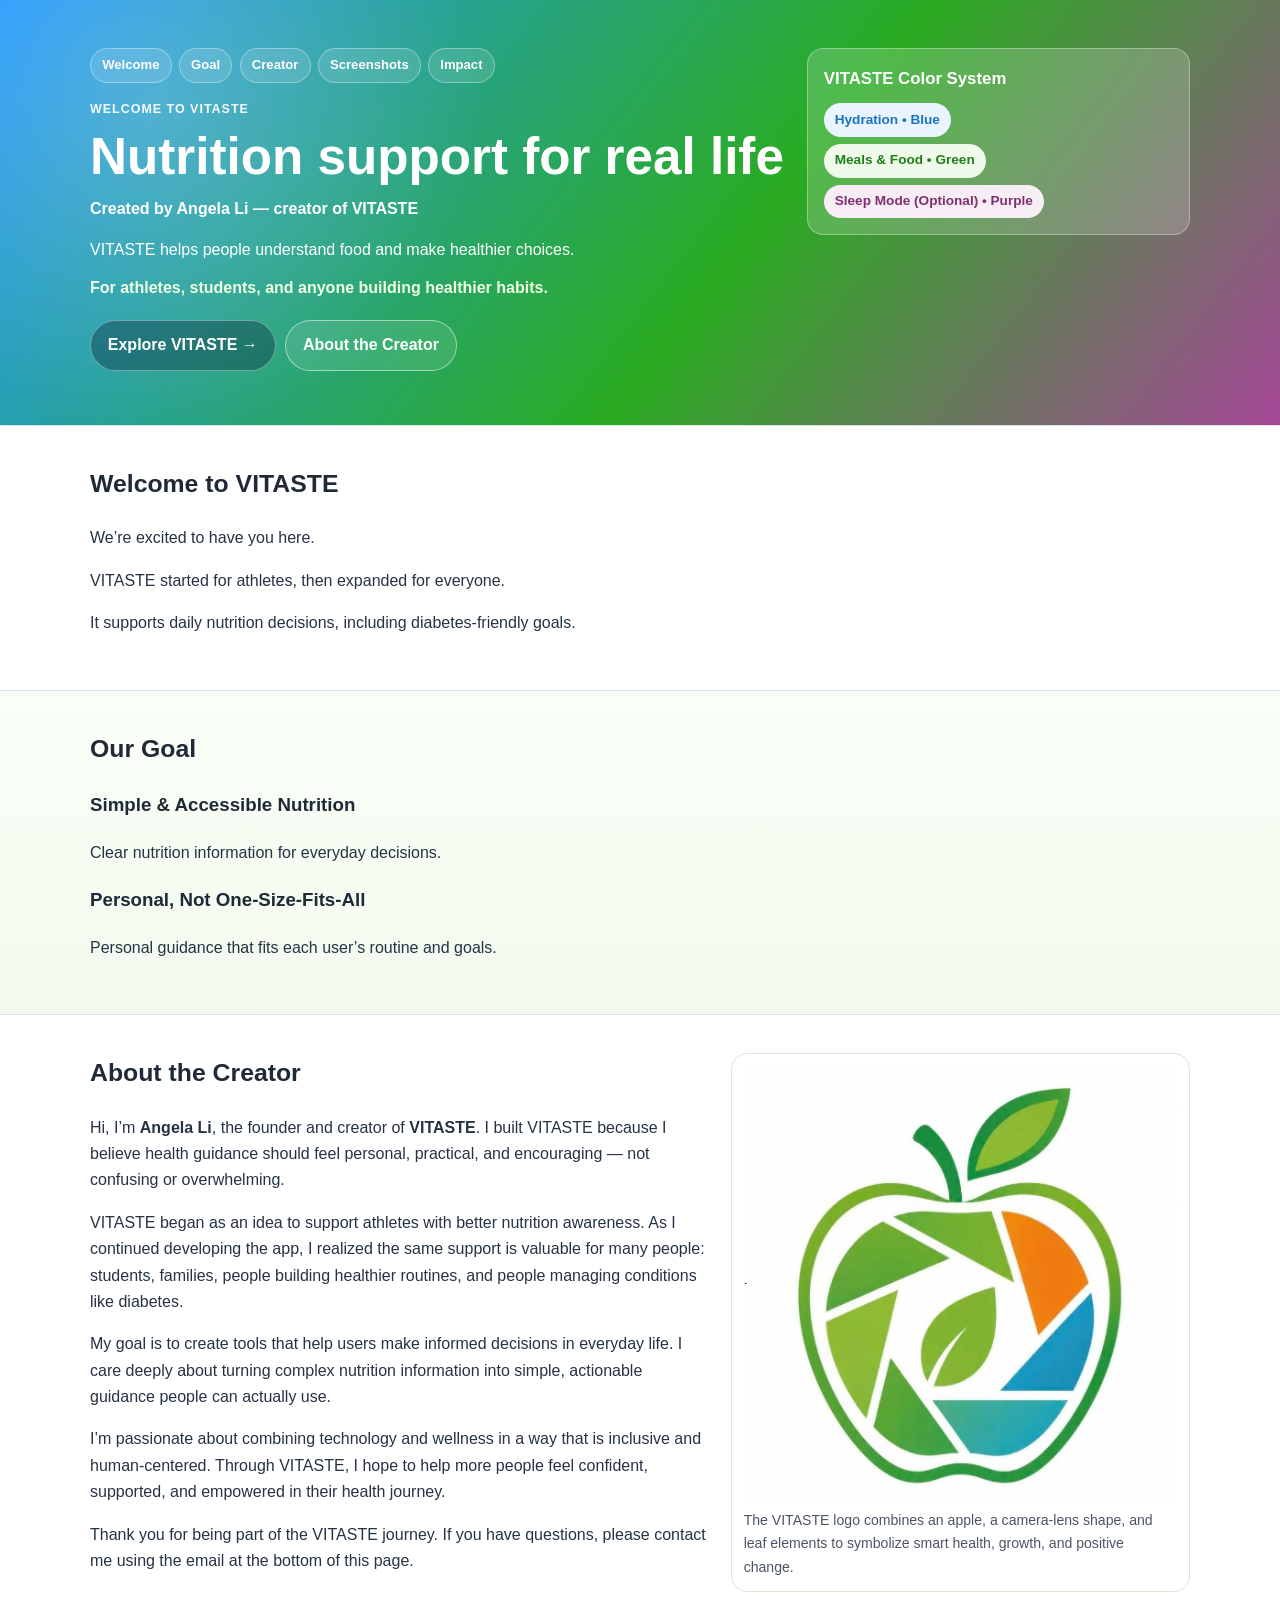
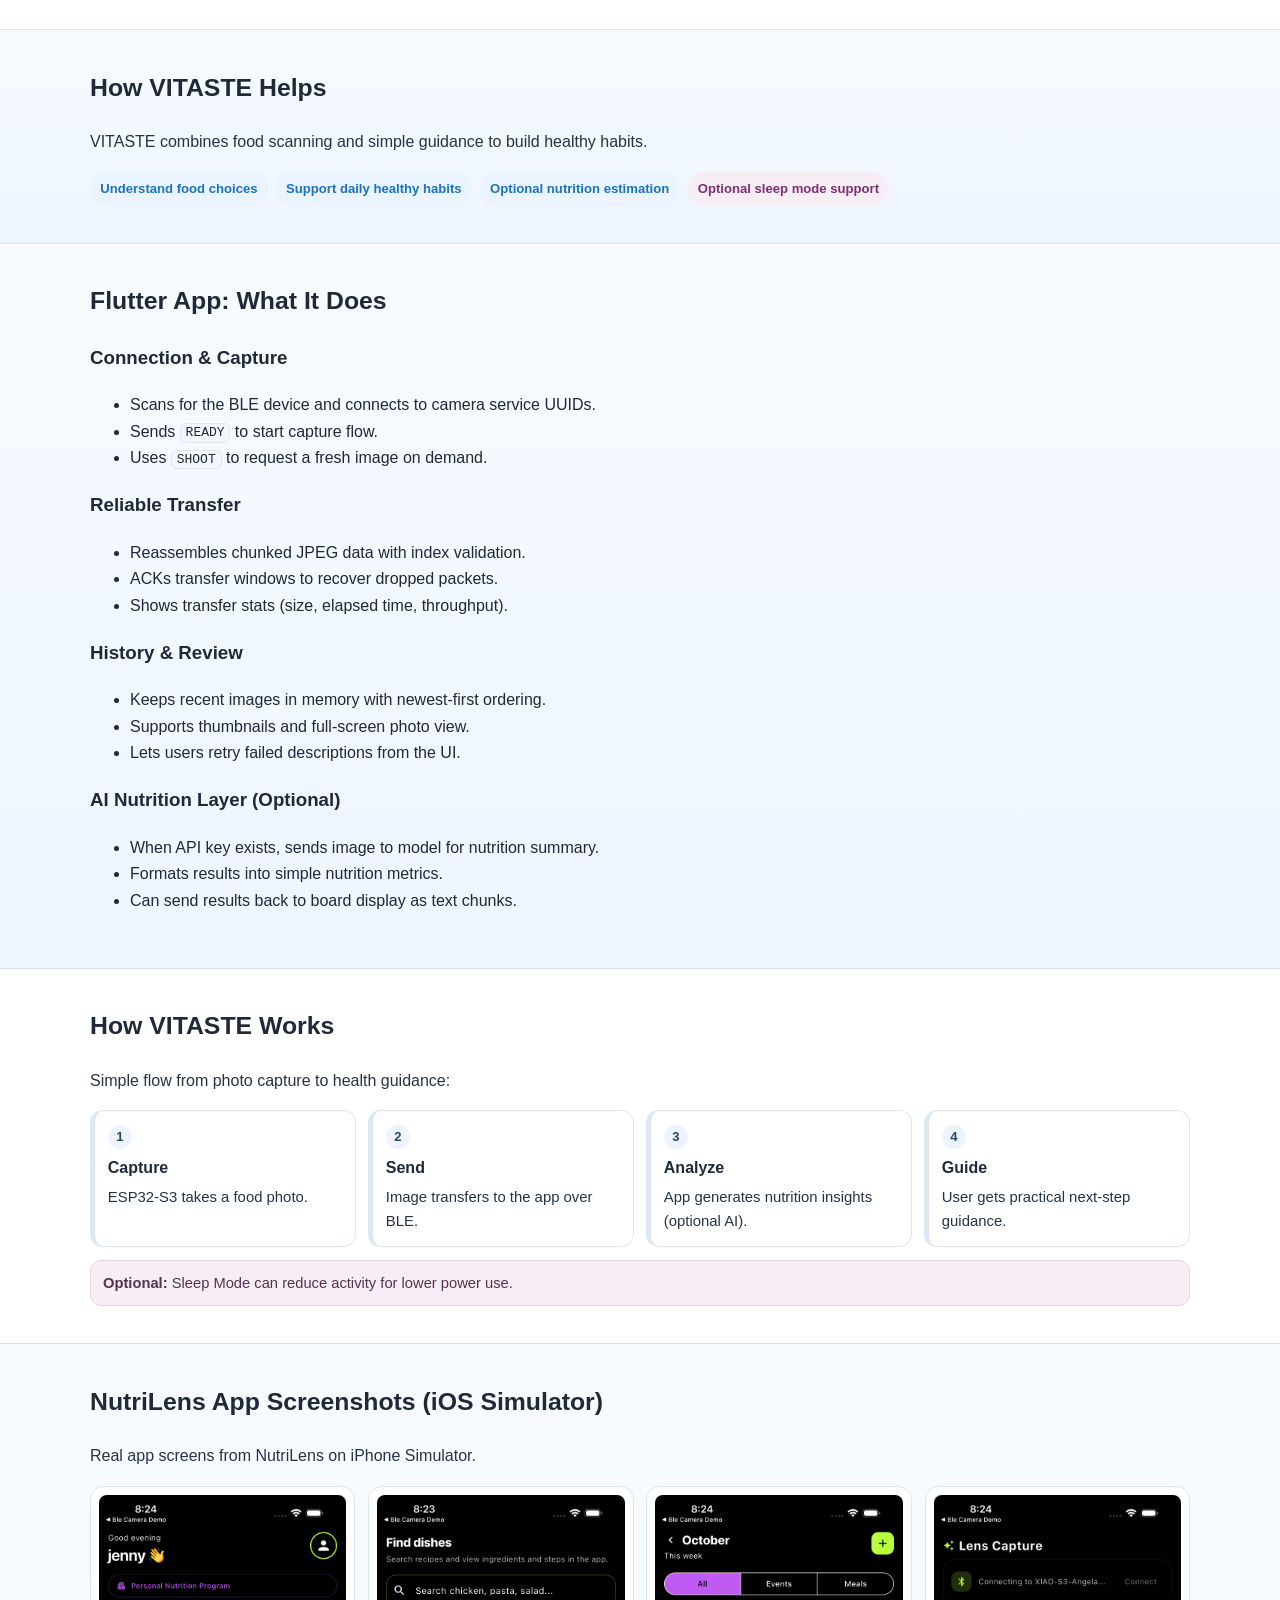
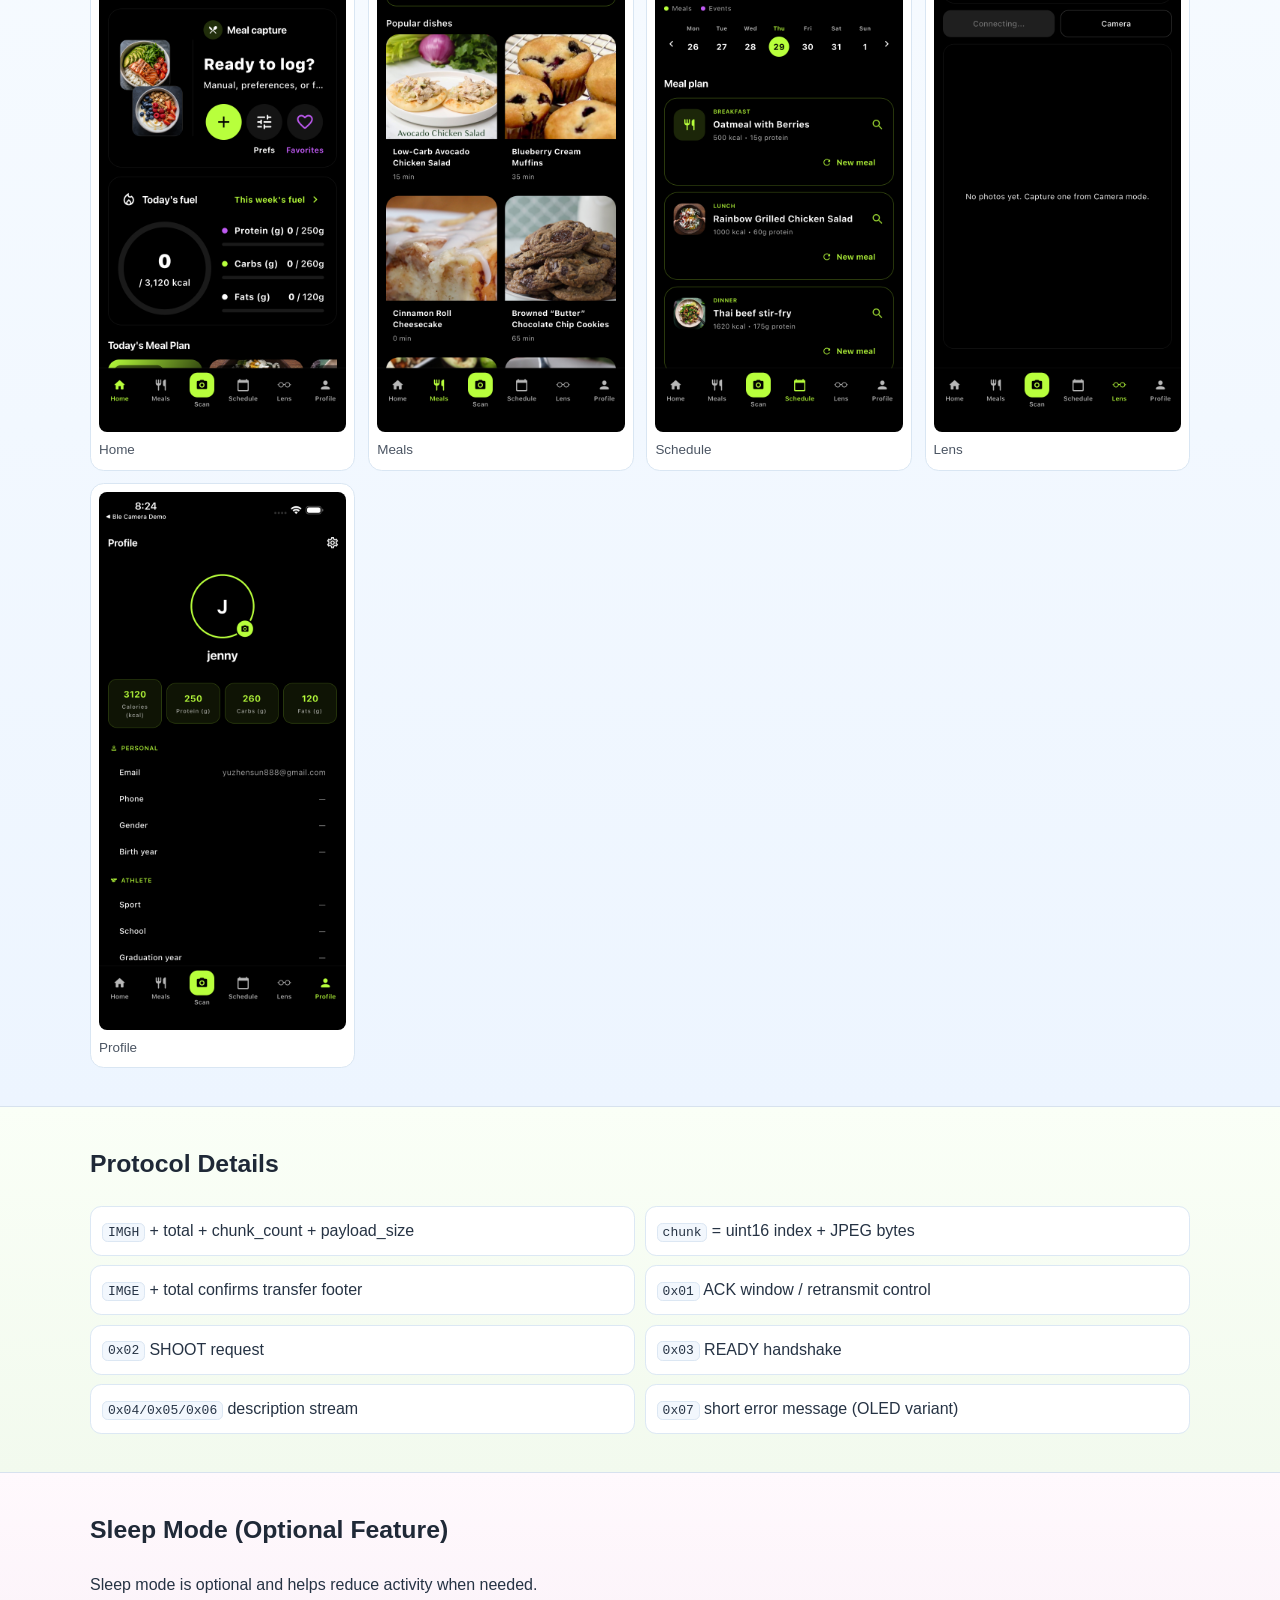
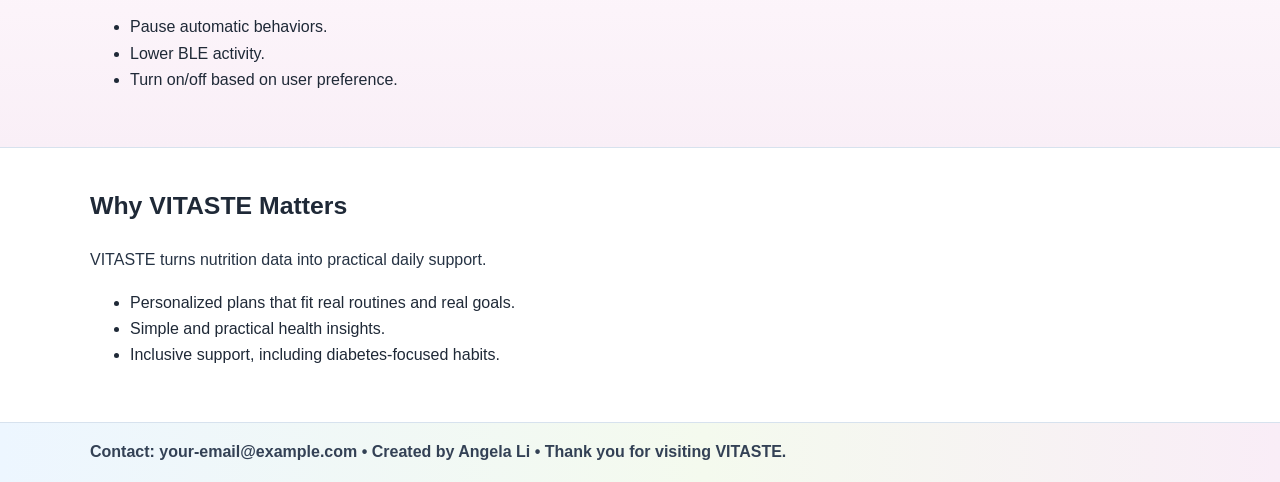
==== index.html @ 32173bc7 "Add VITASTE website for GitHub Pages" ====
<!doctype html>
<html lang="en">
  <head>
    <meta charset="UTF-8" />
    <meta name="viewport" content="width=device-width, initial-scale=1.0" />
    <title>VITASTE | Welcome</title>
    <meta
      name="description"
      content="VITASTE helps people understand nutrition, make informed food choices, and follow personal health goals."
    />
    <link rel="stylesheet" href="assets/styles.css" />
  </head>
  <body>
    <header class="hero">
      <div class="container hero-inner">
        <div>
          <nav class="top-nav" aria-label="Primary">
            <a href="#welcome-message">Welcome</a>
            <a href="#mission-vision">Goal</a>
            <a href="#about-creator">Creator</a>
            <a href="#app-screenshots">Screenshots</a>
            <a href="#why-vitaste">Impact</a>
          </nav>
          <p class="eyebrow">Welcome to VITASTE</p>
          <h1>Nutrition support for real life</h1>
          <p class="founder-line">Created by Angela Li — creator of VITASTE</p>
          <p class="subtitle">
            VITASTE helps people understand food and make healthier choices.
          </p>
          <p class="quick-mission">
            For athletes, students, and anyone building healthier habits.
          </p>
          <div class="hero-actions">
            <a class="button primary" href="#welcome-message">Explore VITASTE →</a>
            <a class="button ghost" href="#about-creator">About the Creator</a>
          </div>
        </div>
        <aside class="hero-panel">
          <h2>VITASTE Color System</h2>
          <ul class="legend">
            <li><span class="chip hydration">Hydration • Blue</span></li>
            <li><span class="chip meals">Meals & Food • Green</span></li>
            <li><span class="chip sleep">Sleep Mode (Optional) • Purple</span></li>
          </ul>
        </aside>
      </div>
    </header>

    <main class="sections">
      <section class="band band-alt" id="welcome-message-band">
        <div class="container">
      <section id="welcome-message">
        <h2>Welcome to VITASTE</h2>
        <p>
          We’re excited to have you here.
        </p>
        <p>
          VITASTE started for athletes, then expanded for everyone.
        </p>
        <p>
          It supports daily nutrition decisions, including diabetes-friendly goals.
        </p>
      </section>
        </div>
      </section>

      <section class="band band-meals">
        <div class="container">
      <section id="mission-vision">
        <h2>Our Goal</h2>
        <div class="grid two">
          <article>
            <h3>Simple & Accessible Nutrition</h3>
            <p>
              Clear nutrition information for everyday decisions.
            </p>
          </article>
          <article>
            <h3>Personal, Not One-Size-Fits-All</h3>
            <p>
              Personal guidance that fits each user’s routine and goals.
            </p>
          </article>
        </div>
      </section>
        </div>
      </section>

      <section class="band band-alt">
        <div class="container">
      <section class="split" id="about-creator">
        <div>
          <h2>About the Creator</h2>
          <p>
            Hi, I’m <strong>Angela Li</strong>, the founder and creator of
            <strong>VITASTE</strong>.
            I built VITASTE because I believe health guidance should feel personal,
            practical, and encouraging — not confusing or overwhelming.
          </p>
          <p>
            VITASTE began as an idea to support athletes with better nutrition awareness.
            As I continued developing the app, I realized the same support is valuable
            for many people: students, families, people building healthier routines,
            and people managing conditions like diabetes.
          </p>
          <p>
            My goal is to create tools that help users make informed decisions in
            everyday life. I care deeply about turning complex nutrition information
            into simple, actionable guidance people can actually use.
          </p>
          <p>
            I’m passionate about combining technology and wellness in a way that is
            inclusive and human-centered. Through VITASTE, I hope to help more people
            feel confident, supported, and empowered in their health journey.
          </p>
          <p>
            Thank you for being part of the VITASTE journey. If you have questions,
            please contact me using the email at the bottom of this page.
          </p>
        </div>
        <figure class="logo-card">
          <img src="assets/vitaste-logo.jpg" alt="VITASTE logo: apple shape with colorful lens-style segments and leaf icon" />
          <figcaption>
            The VITASTE logo combines an apple, a camera-lens shape, and leaf elements
            to symbolize smart health, growth, and positive change.
          </figcaption>
        </figure>
      </section>
        </div>
      </section>

      <section class="band band-hydration">
        <div class="container">
      <section id="goal">
        <h2>How VITASTE Helps</h2>
        <p>
          VITASTE combines food scanning and simple guidance to build healthy habits.
        </p>
        <div class="pill-row">
          <span class="pill">Understand food choices</span>
          <span class="pill">Support daily healthy habits</span>
          <span class="pill">Optional nutrition estimation</span>
          <span class="pill sleep">Optional sleep mode support</span>
        </div>
      </section>
        </div>
      </section>

      <section class="band band-hydration">
        <div class="container">
      <section id="app-details">
        <h2>Flutter App: What It Does</h2>
        <div class="grid two">
          <article>
            <h3>Connection & Capture</h3>
            <ul>
              <li>Scans for the BLE device and connects to camera service UUIDs.</li>
              <li>Sends <code>READY</code> to start capture flow.</li>
              <li>Uses <code>SHOOT</code> to request a fresh image on demand.</li>
            </ul>
          </article>
          <article>
            <h3>Reliable Transfer</h3>
            <ul>
              <li>Reassembles chunked JPEG data with index validation.</li>
              <li>ACKs transfer windows to recover dropped packets.</li>
              <li>Shows transfer stats (size, elapsed time, throughput).</li>
            </ul>
          </article>
          <article>
            <h3>History & Review</h3>
            <ul>
              <li>Keeps recent images in memory with newest-first ordering.</li>
              <li>Supports thumbnails and full-screen photo view.</li>
              <li>Lets users retry failed descriptions from the UI.</li>
            </ul>
          </article>
          <article class="meals-accent">
            <h3>AI Nutrition Layer (Optional)</h3>
            <ul>
              <li>When API key exists, sends image to model for nutrition summary.</li>
              <li>Formats results into simple nutrition metrics.</li>
              <li>Can send results back to board display as text chunks.</li>
            </ul>
          </article>
        </div>
      </section>
        </div>
      </section>

      <section class="band band-alt">
        <div class="container">
      <section id="system-overview">
        <h2>How VITASTE Works</h2>
        <p>Simple flow from photo capture to health guidance:</p>
        <div class="how-grid">
          <article class="how-card hydration-line">
            <span class="how-num">1</span>
            <h3>Capture</h3>
            <p>ESP32-S3 takes a food photo.</p>
          </article>
          <article class="how-card hydration-line">
            <span class="how-num">2</span>
            <h3>Send</h3>
            <p>Image transfers to the app over BLE.</p>
          </article>
          <article class="how-card meals-line">
            <span class="how-num">3</span>
            <h3>Analyze</h3>
            <p>App generates nutrition insights (optional AI).</p>
          </article>
          <article class="how-card meals-line">
            <span class="how-num">4</span>
            <h3>Guide</h3>
            <p>User gets practical next-step guidance.</p>
          </article>
        </div>
        <div class="how-note">
          <strong>Optional:</strong> Sleep Mode can reduce activity for lower power use.
        </div>
      </section>
        </div>
      </section>

      <section class="band band-hydration">
        <div class="container">
      <section id="app-screenshots">
        <h2>NutriLens App Screenshots (iOS Simulator)</h2>
        <p>
          Real app screens from NutriLens on iPhone Simulator.
        </p>
        <div class="shots">
          <figure>
            <img src="assets/nutrilens/home.png" alt="NutriLens home screen" />
            <figcaption>Home</figcaption>
          </figure>
          <figure>
            <img src="assets/nutrilens/meals.png" alt="NutriLens meals screen" />
            <figcaption>Meals</figcaption>
          </figure>
          <figure>
            <img src="assets/nutrilens/schedule.png" alt="NutriLens schedule screen" />
            <figcaption>Schedule</figcaption>
          </figure>
          <figure>
            <img src="assets/nutrilens/lens.png" alt="NutriLens lens capture screen" />
            <figcaption>Lens</figcaption>
          </figure>
          <figure>
            <img src="assets/nutrilens/profile.png" alt="NutriLens profile screen" />
            <figcaption>Profile</figcaption>
          </figure>
        </div>
      </section>
        </div>
      </section>

      <section class="band band-meals">
        <div class="container">
      <section>
        <h2>Protocol Details</h2>
        <div class="protocol-grid">
          <p><code>IMGH</code> + total + chunk_count + payload_size</p>
          <p><code>chunk</code> = uint16 index + JPEG bytes</p>
          <p><code>IMGE</code> + total confirms transfer footer</p>
          <p><code>0x01</code> ACK window / retransmit control</p>
          <p><code>0x02</code> SHOOT request</p>
          <p><code>0x03</code> READY handshake</p>
          <p><code>0x04/0x05/0x06</code> description stream</p>
          <p><code>0x07</code> short error message (OLED variant)</p>
        </div>
      </section>
        </div>
      </section>

      <section class="band band-sleep">
        <div class="container">
      <section id="sleep-mode">
        <h2>Sleep Mode (Optional Feature)</h2>
        <p>
          Sleep mode is optional and helps reduce activity when needed.
        </p>
        <ul>
          <li>Pause automatic behaviors.</li>
          <li>Lower BLE activity.</li>
          <li>Turn on/off based on user preference.</li>
        </ul>
      </section>
        </div>
      </section>

      <section class="band band-alt">
        <div class="container">
      <section id="why-vitaste">
        <h2>Why VITASTE Matters</h2>
        <p>
          VITASTE turns nutrition data into practical daily support.
        </p>
        <ul>
          <li>Personalized plans that fit real routines and real goals.</li>
          <li>Simple and practical health insights.</li>
          <li>Inclusive support, including diabetes-focused habits.</li>
        </ul>
      </section>
        </div>
      </section>
    </main>

    <footer class="footer">
      <div class="container footer-inner">
        <p>Contact: your-email@example.com • Created by Angela Li • Thank you for visiting VITASTE.</p>
      </div>
    </footer>
  </body>
</html>
---- assets/styles.css ----
:root {
  --bg: #f6f9ff;
  --text: #1f2937;
  --muted: #4b5563;
  --white: #ffffff;

  --hydration: #2499ff;
  --hydration-dark: #1a73bf;
  --hydration-soft: #eaf4ff;

  --meal: #2aab21;
  --meal-dark: #1f7f19;
  --meal-soft: #effaea;

  --sleep: #a54797;
  --sleep-dark: #7f2f73;
  --sleep-soft: #f7edf5;

  --line: #d7e2ee;
}

* {
  box-sizing: border-box;
}

html,
body {
  margin: 0;
  padding: 0;
}

body {
  font-family: Inter, -apple-system, BlinkMacSystemFont, 'Segoe UI', sans-serif;
  color: var(--text);
  background: var(--bg);
  line-height: 1.65;
}

.container {
  width: min(1100px, 92%);
  margin: 0 auto;
}

.hero {
  color: #fff;
  background:
    radial-gradient(circle at 12% 25%, rgba(255, 255, 255, 0.2) 0, transparent 28%),
    linear-gradient(128deg, var(--hydration) 0%, var(--meal) 58%, var(--sleep) 100%);
  padding: 3rem 0 3.4rem;
}

.top-nav {
  display: flex;
  flex-wrap: wrap;
  gap: 0.45rem;
  margin-bottom: 1rem;
}

.top-nav a {
  color: #fff;
  text-decoration: none;
  font-size: 0.82rem;
  font-weight: 700;
  padding: 0.34rem 0.7rem;
  border-radius: 999px;
  border: 1px solid rgba(255, 255, 255, 0.34);
  background: rgba(255, 255, 255, 0.12);
}

.hero-inner {
  display: grid;
  grid-template-columns: 1.45fr 0.8fr;
  gap: 1.4rem;
  align-items: start;
}

.eyebrow {
  margin: 0 0 0.55rem;
  text-transform: uppercase;
  letter-spacing: 0.08em;
  font-size: 0.78rem;
  font-weight: 700;
  opacity: 0.95;
}

h1 {
  margin: 0;
  font-size: clamp(2rem, 4.2vw, 3.2rem);
  line-height: 1.13;
}

.founder-line {
  margin: 0.65rem 0 0;
  font-weight: 700;
}

.subtitle {
  margin: 0.9rem 0 0.75rem;
  max-width: 730px;
}

.quick-mission {
  margin: 0;
  max-width: 760px;
  font-weight: 600;
  color: #efffe2;
}

.hero-actions {
  display: flex;
  flex-wrap: wrap;
  gap: 0.6rem;
  margin-top: 1.15rem;
}

.button {
  text-decoration: none;
  font-weight: 700;
  border-radius: 999px;
  padding: 0.7rem 1.05rem;
}

.button.primary {
  color: #fff;
  background: rgba(7, 27, 49, 0.34);
  border: 1px solid rgba(255, 255, 255, 0.36);
}

.button.ghost {
  color: #fff;
  background: rgba(255, 255, 255, 0.1);
  border: 1px solid rgba(255, 255, 255, 0.5);
}

.hero-panel {
  background: rgba(255, 255, 255, 0.18);
  border: 1px solid rgba(255, 255, 255, 0.32);
  border-radius: 1rem;
  padding: 1rem;
}

.hero-panel h2 {
  margin: 0 0 0.65rem;
  font-size: 1.05rem;
}

.legend {
  list-style: none;
  margin: 0;
  padding: 0;
  display: grid;
  gap: 0.45rem;
}

.chip {
  display: inline-flex;
  align-items: center;
  padding: 0.35rem 0.68rem;
  border-radius: 999px;
  font-size: 0.85rem;
  font-weight: 700;
}

.chip.hydration { background: #eaf4ff; color: var(--hydration-dark); }
.chip.meals { background: #effaea; color: var(--meal-dark); }
.chip.sleep { background: #f7edf5; color: var(--sleep-dark); }

.sections {
  padding: 0;
}

.band {
  padding: 2.35rem 0;
  border-top: 1px solid var(--line);
}

.band h2 {
  margin-top: 0;
  font-size: 1.55rem;
}

.band p {
  color: #263344;
}

.band-alt {
  background: #fff;
}

.band-hydration {
  background: linear-gradient(180deg, #f7fbff 0%, #edf5ff 100%);
}

.band-meals {
  background: linear-gradient(180deg, #fafff7 0%, #f2faee 100%);
}

.band-sleep {
  background: linear-gradient(180deg, #fff9fd 0%, #f9eff7 100%);
}

.split {
  display: grid;
  gap: 1.2rem;
  grid-template-columns: 1.15fr 0.85fr;
  align-items: start;
}

.logo-card {
  margin: 0;
  background: #fff;
  border: 1px solid #d8e7d2;
  border-radius: 1rem;
  padding: 0.75rem;
  transition: transform 160ms ease, box-shadow 180ms ease;
}

.logo-card:hover {
  transform: translateY(-3px);
  box-shadow: 0 14px 28px rgba(18, 36, 62, 0.14);
}

.logo-card img {
  width: 100%;
  border-radius: 0.6rem;
  display: block;
}

.logo-card figcaption {
  margin-top: 0.55rem;
  font-size: 0.88rem;
  color: var(--muted);
}

.value-grid {
  display: grid;
  grid-template-columns: repeat(2, minmax(0, 1fr));
  gap: 0.75rem;
  margin-top: 0.9rem;
}

.value {
  background: #fff;
  border: 1px solid #dce8f4;
  border-radius: 0.85rem;
  padding: 0.8rem;
  transition: transform 160ms ease, box-shadow 180ms ease;
}

.value:hover {
  transform: translateY(-3px);
  box-shadow: 0 14px 28px rgba(18, 36, 62, 0.14);
}

.value h3 {
  margin: 0 0 0.35rem;
  font-size: 1rem;
}

.timeline {
  display: grid;
  gap: 0.6rem;
}

.step {
  background: #fff;
  border: 1px solid #dce8f4;
  border-left: 5px solid #dce8f4;
  border-radius: 0.8rem;
  padding: 0.75rem 0.85rem;
  transition: transform 160ms ease, box-shadow 180ms ease;
}

.step:hover {
  transform: translateY(-3px);
  box-shadow: 0 14px 28px rgba(18, 36, 62, 0.14);
}

.hydration-line { border-left-color: var(--hydration); }
.meals-line { border-left-color: var(--meal); }
.sleep-line { border-left-color: var(--sleep); }

.how-grid {
  display: grid;
  grid-template-columns: repeat(4, minmax(0, 1fr));
  gap: 0.75rem;
  margin-top: 0.75rem;
}

.how-card {
  background: #fff;
  border: 1px solid #dce8f4;
  border-left: 5px solid #dce8f4;
  border-radius: 0.8rem;
  padding: 0.75rem 0.8rem;
  transition: transform 160ms ease, box-shadow 180ms ease;
}

.how-card:hover {
  transform: translateY(-3px);
  box-shadow: 0 14px 28px rgba(18, 36, 62, 0.14);
}

.how-card h3 {
  margin: 0.35rem 0 0.2rem;
  font-size: 1rem;
}

.how-card p {
  margin: 0;
  font-size: 0.93rem;
}

.how-num {
  width: 1.5rem;
  height: 1.5rem;
  display: inline-flex;
  align-items: center;
  justify-content: center;
  border-radius: 999px;
  font-size: 0.82rem;
  font-weight: 800;
  background: #eef4ff;
  color: #25476a;
}

.how-note {
  margin-top: 0.85rem;
  padding: 0.6rem 0.75rem;
  border-radius: 0.7rem;
  background: #f7edf5;
  border: 1px solid #e7d3e4;
  color: #54334f;
  font-size: 0.92rem;
}

.shots {
  display: grid;
  grid-template-columns: repeat(4, minmax(0, 1fr));
  gap: 0.8rem;
}

.shots figure {
  margin: 0;
  background: #fff;
  border: 1px solid #d9e6f3;
  border-radius: 0.85rem;
  padding: 0.5rem;
  transition: transform 160ms ease, box-shadow 180ms ease;
}

.shots figure:hover {
  transform: translateY(-3px);
  box-shadow: 0 14px 28px rgba(18, 36, 62, 0.14);
}

.shots img {
  width: 100%;
  border-radius: 0.5rem;
  display: block;
}

.shots figcaption {
  margin-top: 0.45rem;
  font-size: 0.84rem;
  color: var(--muted);
}

.pill-row {
  display: flex;
  flex-wrap: wrap;
  gap: 0.5rem;
  margin-top: 0.85rem;
}

.pill {
  border-radius: 999px;
  font-size: 0.82rem;
  font-weight: 700;
  padding: 0.36rem 0.64rem;
  background: #eaf4ff;
  color: var(--hydration-dark);
}

.pill.sleep {
  background: #f7edf5;
  color: var(--sleep-dark);
}

.protocol-grid {
  display: grid;
  grid-template-columns: repeat(2, minmax(0, 1fr));
  gap: 0.58rem;
}

.protocol-grid p {
  margin: 0;
  background: #fff;
  border: 1px solid #dce8f4;
  border-radius: 0.7rem;
  padding: 0.68rem 0.7rem;
}

.footer {
  border-top: 1px solid var(--line);
  background: linear-gradient(90deg, #edf6ff 0%, #f4faee 55%, #f9edf7 100%);
}

.footer-inner p {
  margin: 0;
  padding: 1rem 0;
  color: #334155;
  font-weight: 600;
}

code {
  background: #f2f7fd;
  border: 1px solid #dce7f3;
  border-radius: 0.35rem;
  padding: 0.08rem 0.3rem;
}

@media (max-width: 980px) {
  .hero-inner,
  .split {
    grid-template-columns: 1fr;
  }

  .how-grid {
    grid-template-columns: repeat(2, minmax(0, 1fr));
  }

  .shots {
    grid-template-columns: repeat(2, minmax(0, 1fr));
  }
}

@media (max-width: 680px) {
  .value-grid,
  .protocol-grid,
  .shots,
  .how-grid {
    grid-template-columns: 1fr;
  }

  .hero {
    padding-top: 2.4rem;
  }
}
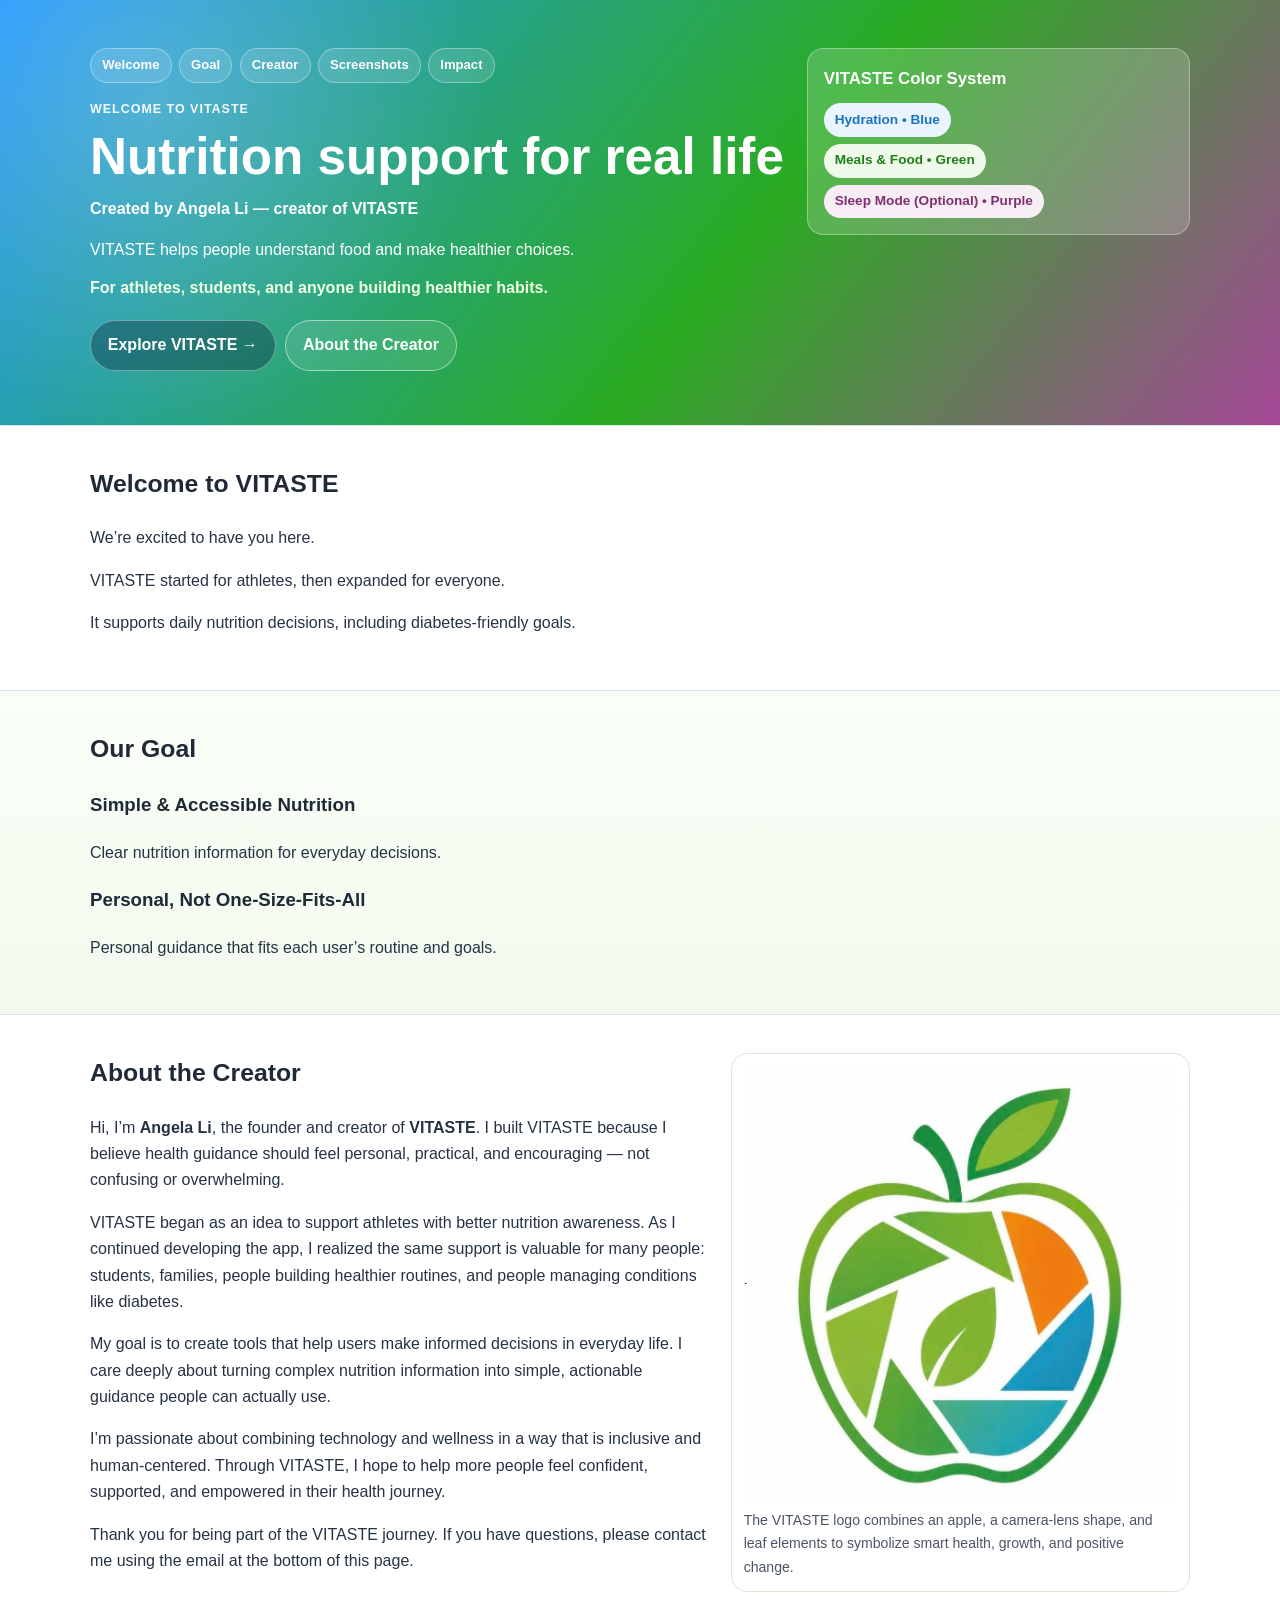
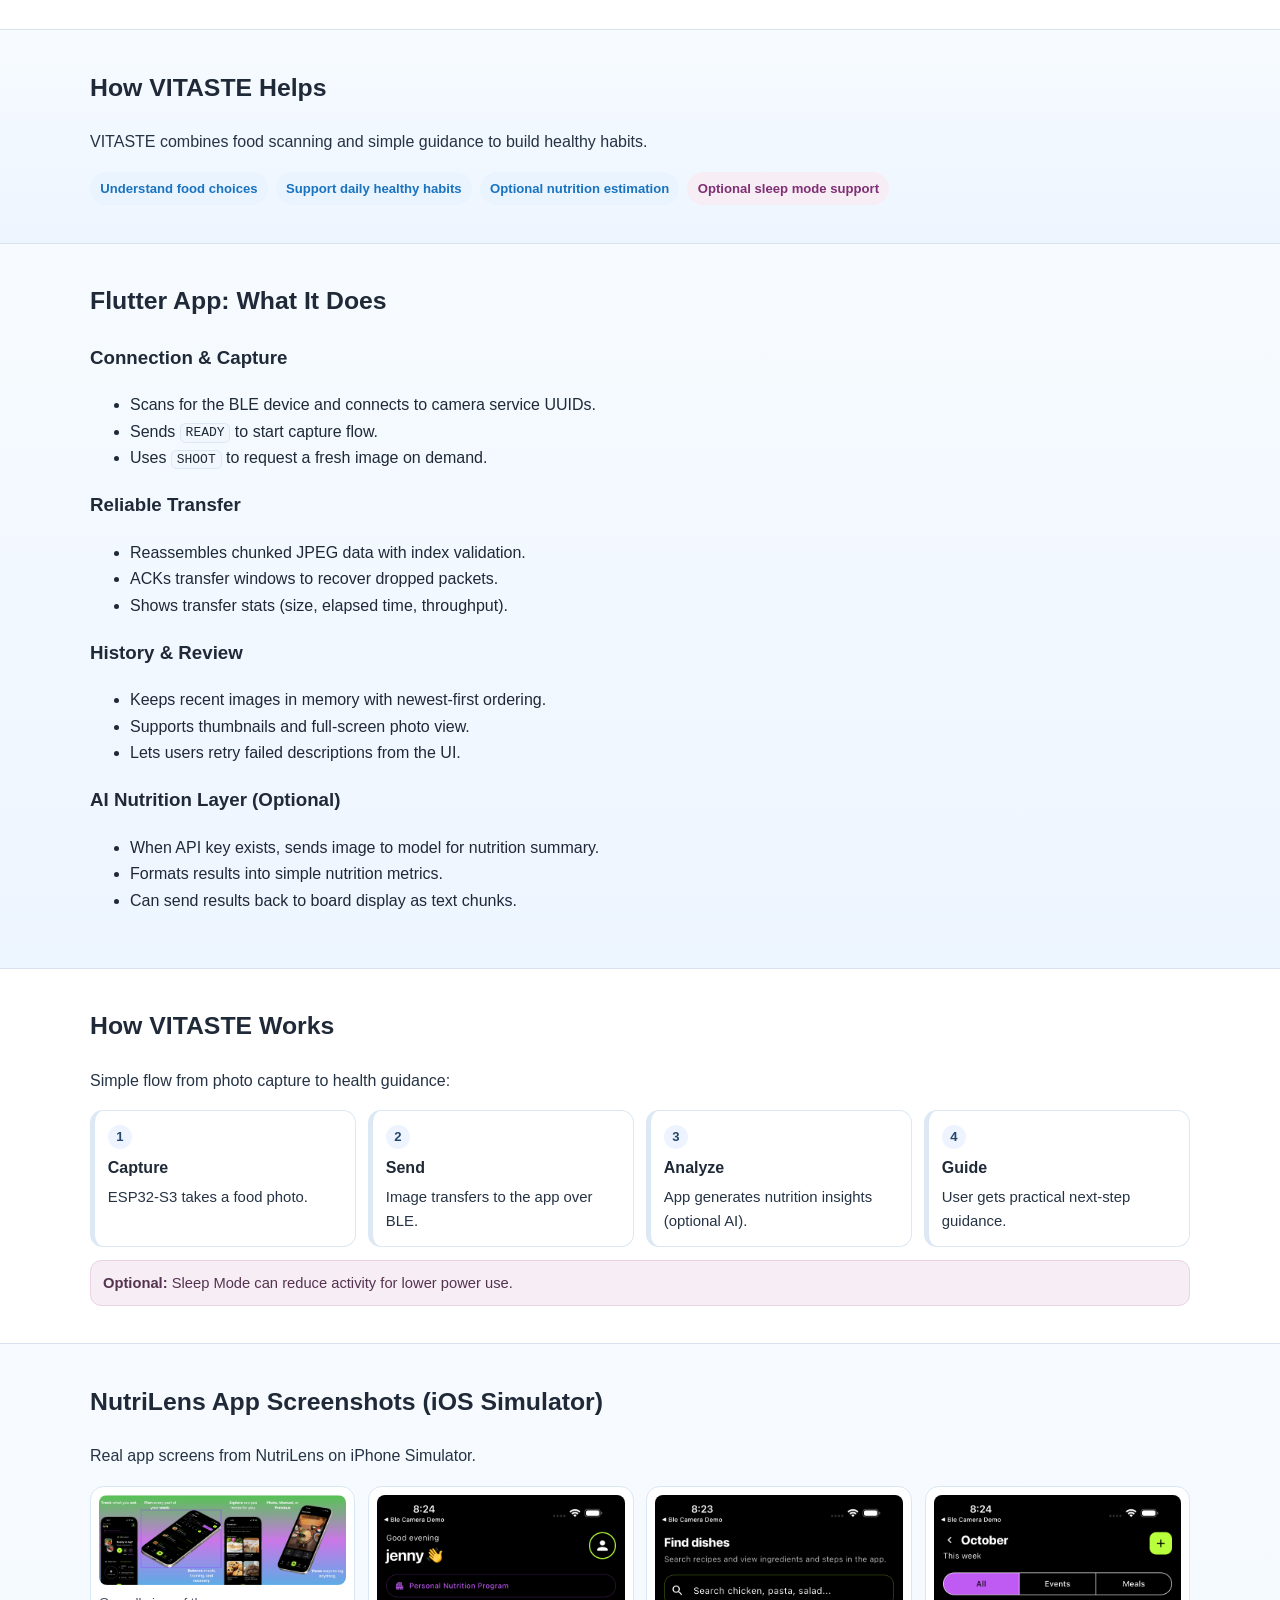
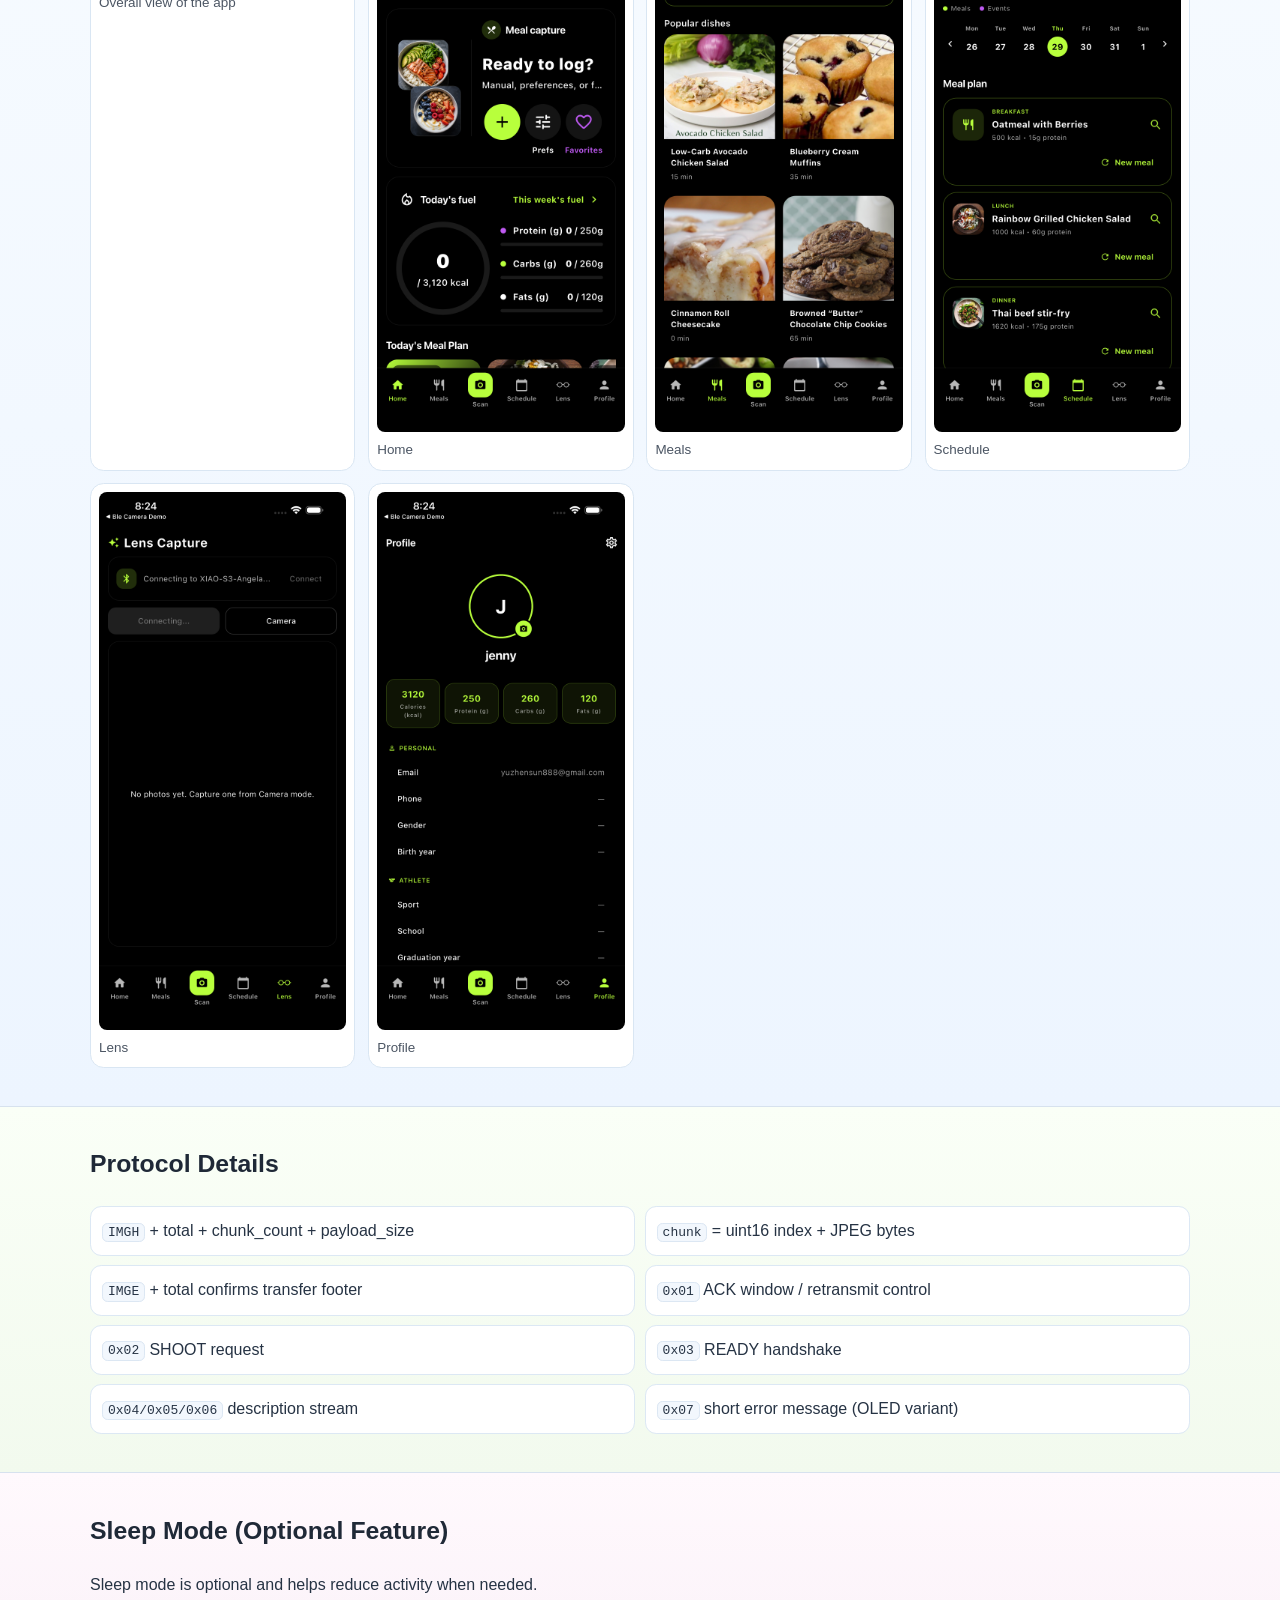
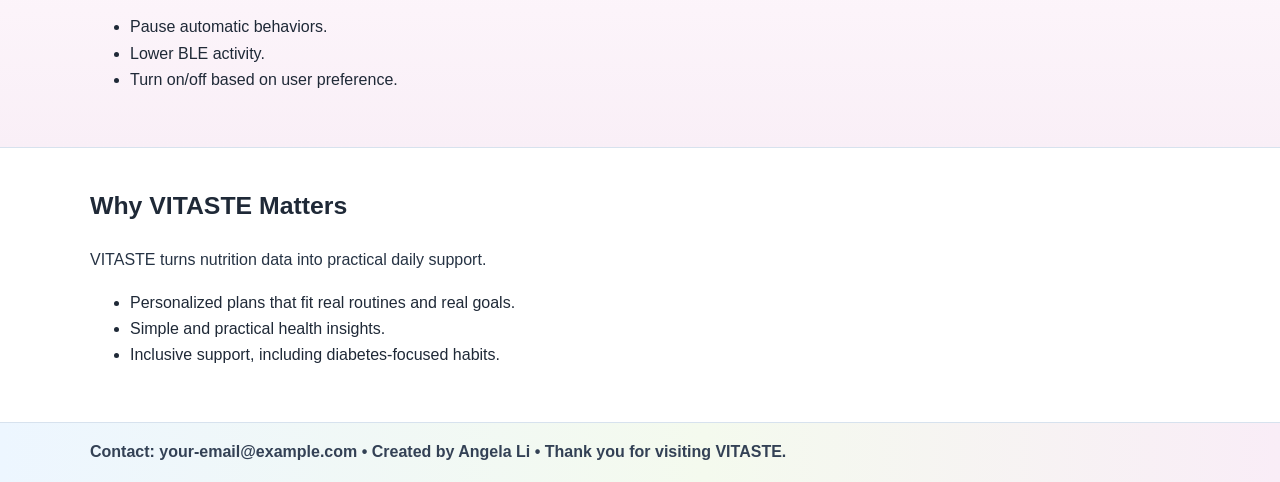
==== commit 6e77e648: "Add overall app overview image to NutriLens screenshots" ====
--- a/index.html
+++ b/index.html
@@ -231,6 +231,10 @@
         </p>
         <div class="shots">
           <figure>
+            <img src="assets/nutrilens/overview-banner.png" alt="NutriLens overall app overview" />
+            <figcaption>Overall view of the app</figcaption>
+          </figure>
+          <figure>
             <img src="assets/nutrilens/home.png" alt="NutriLens home screen" />
             <figcaption>Home</figcaption>
           </figure>
